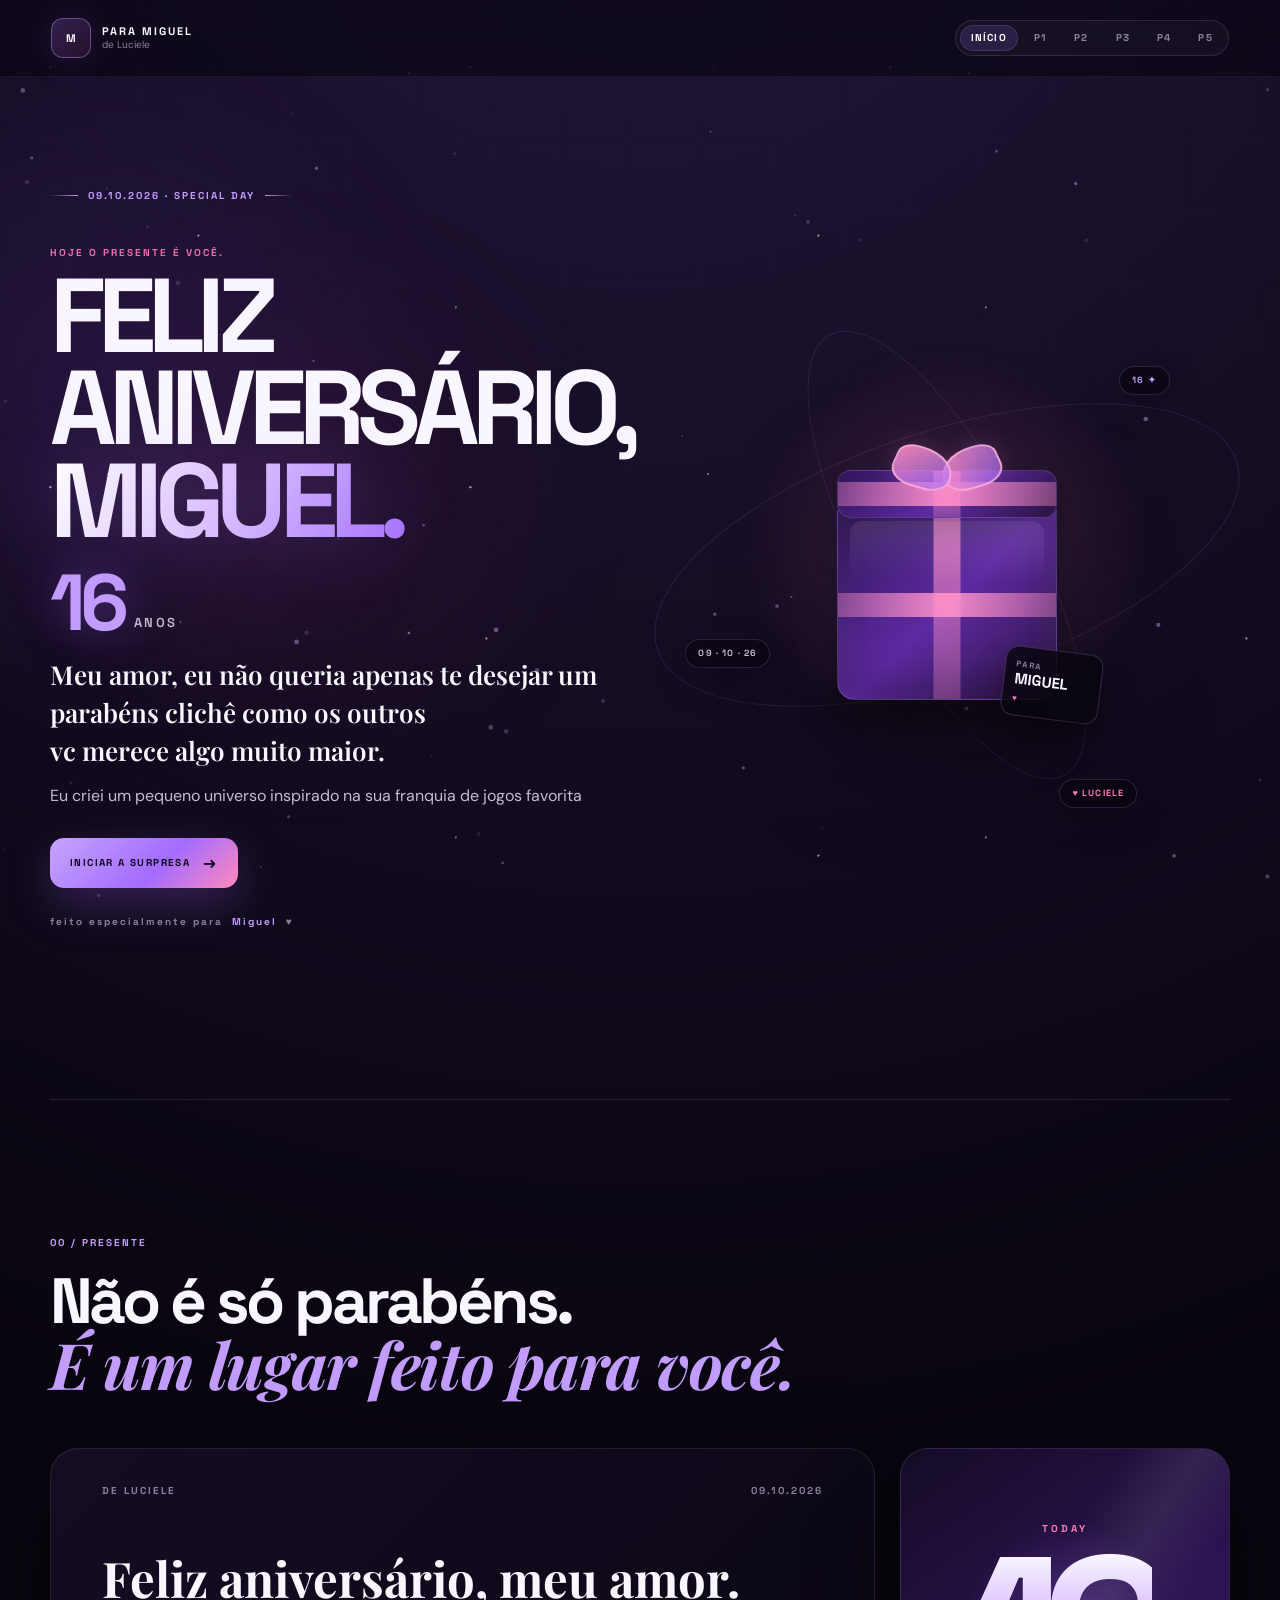
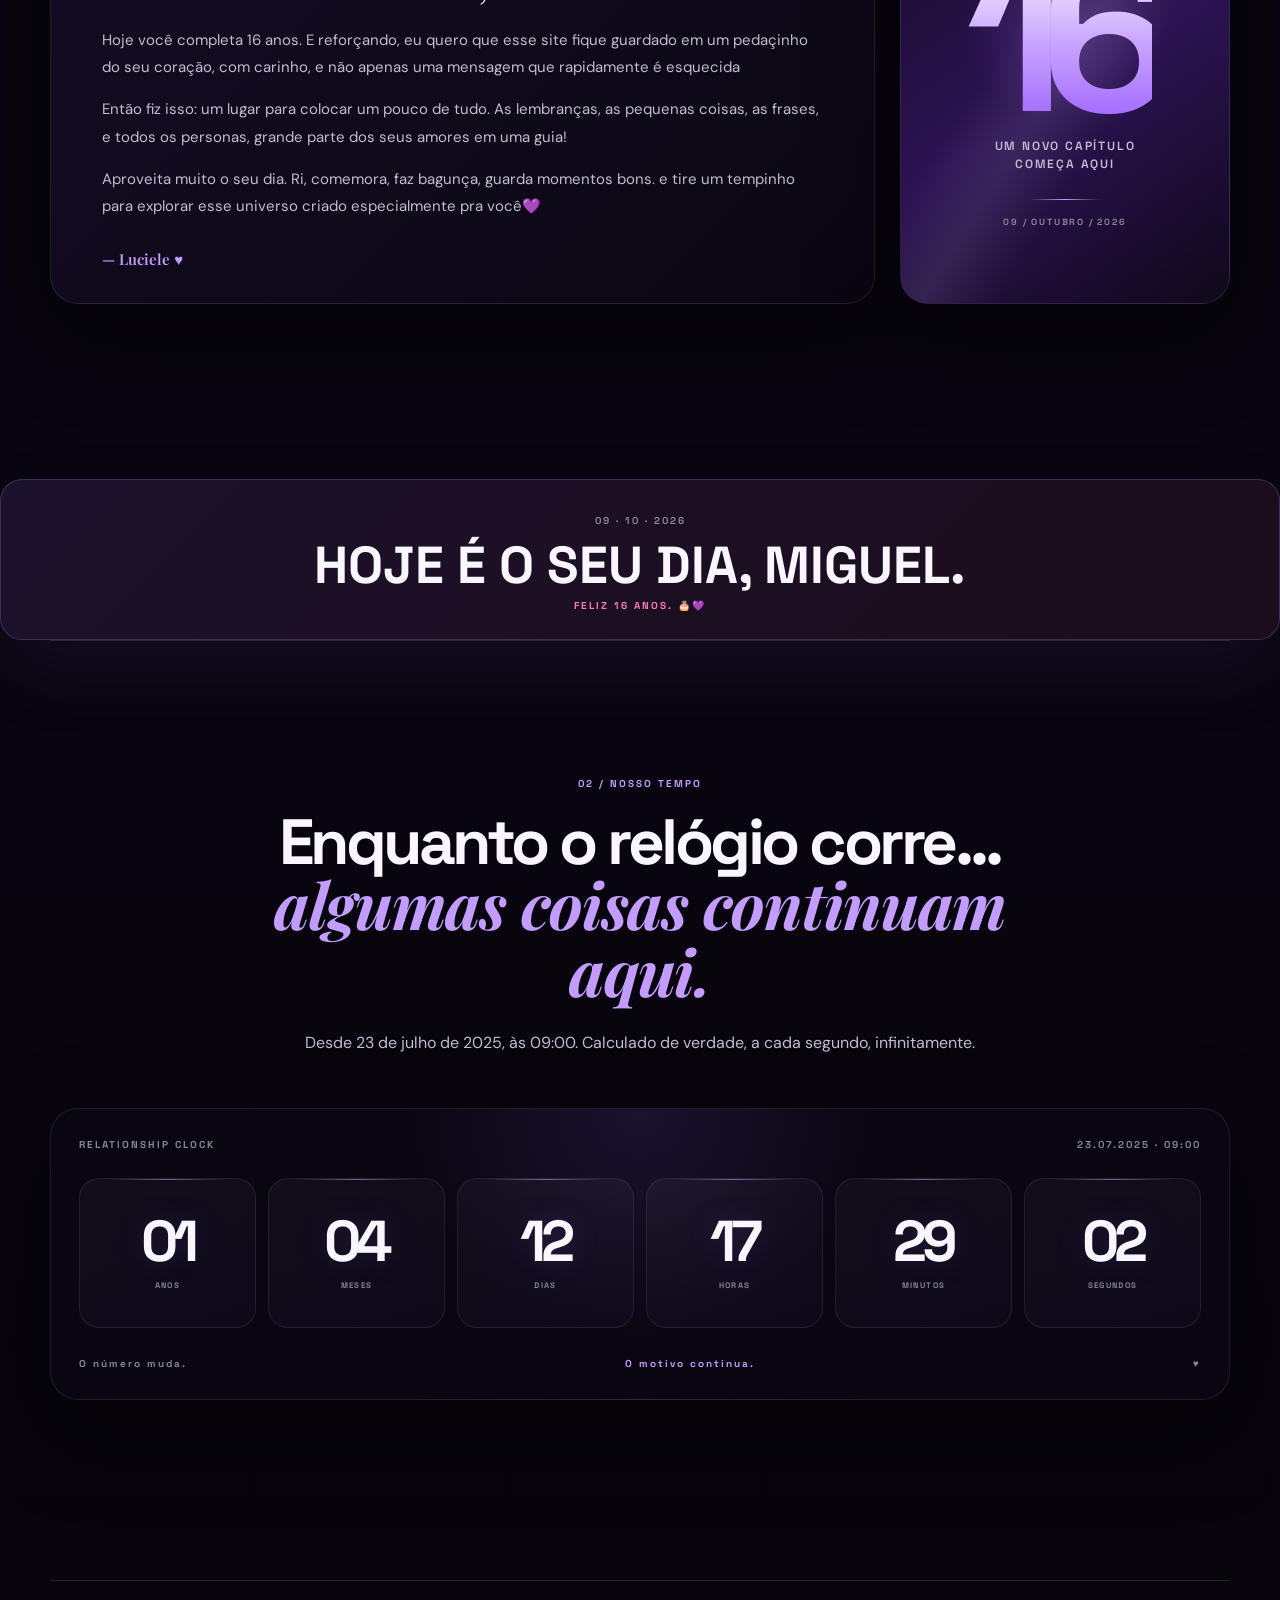
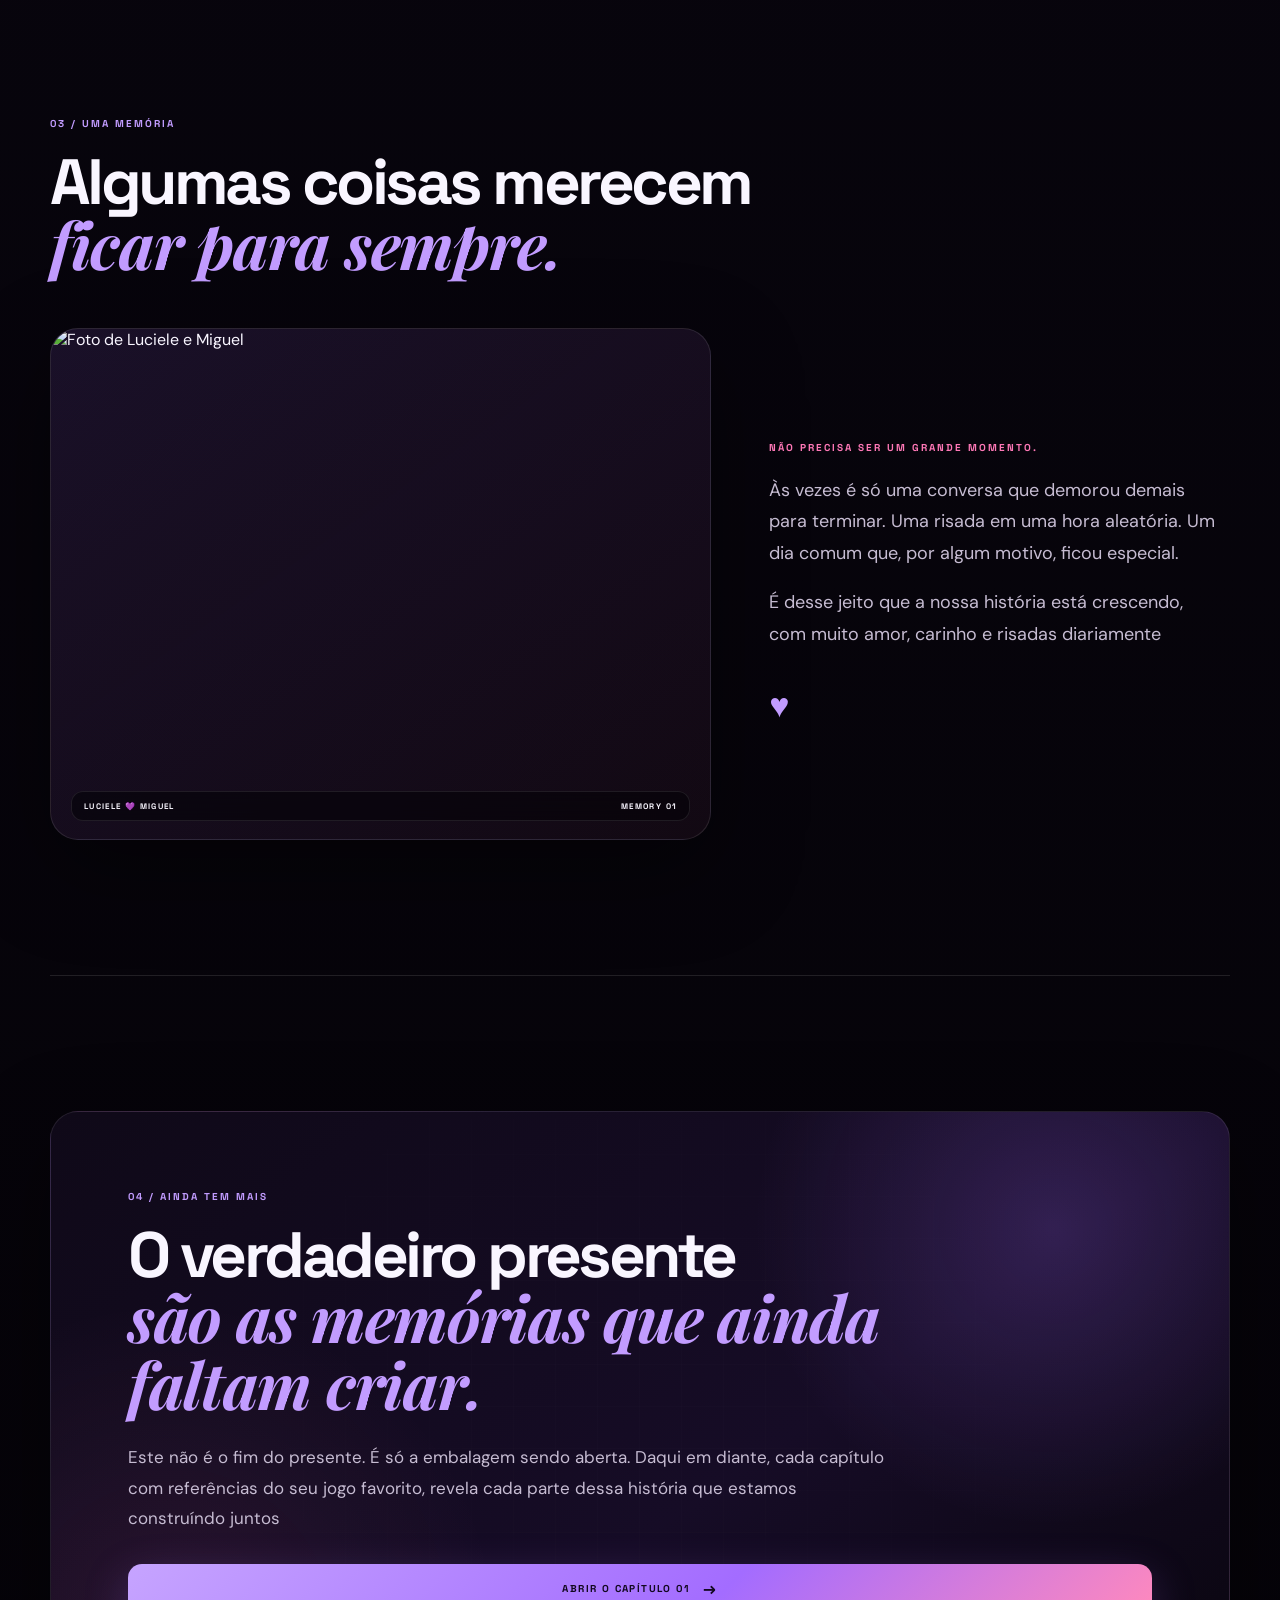
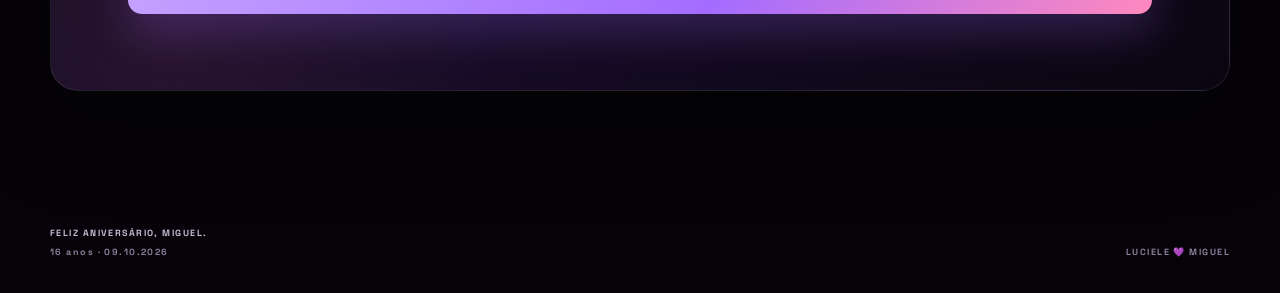
==== entrada.html @ 234aaae4 "Corrige nomes das paginas" ====
<!DOCTYPE html>
<html lang="pt-BR">
<head>
  <meta charset="UTF-8" />
  <meta name="viewport" content="width=device-width, initial-scale=1.0" />
  <meta name="theme-color" content="#0b0614" />
  <meta name="description" content="Um presente de aniversário feito por Luciele para Miguel — 16 anos de uma história que continua sendo escrita." />
  <title>Feliz 16, Miguel — Luciele + Miguel</title>
  <link rel="preconnect" href="https://fonts.googleapis.com" />
  <link rel="preconnect" href="https://fonts.gstatic.com" crossorigin />
  <link href="https://fonts.googleapis.com/css2?family=DM+Sans:wght@400;500;600;700&family=Playfair+Display:wght@600;700;800&family=Space+Grotesk:wght@500;600;700&display=swap" rel="stylesheet" />
  <link rel="stylesheet" href="index.css" />
  <link rel="icon" type="image/png" href="foto.aba.png">
</head>
<body>
  <audio id="bgMusic" src="assets/musica-romantica.mp3" loop preload="auto"></audio>

  <div class="aurora aurora-one"></div>
  <div class="aurora aurora-two"></div>
  <div class="grain"></div>
  <div class="stars" aria-hidden="true"></div>
  <canvas id="particleCanvas" aria-hidden="true"></canvas>
  <div id="confetti" class="confetti-layer" aria-hidden="true"></div>

  <header class="topbar">
    <a href="index.html" class="brand" aria-label="Voltar para o início">
      <span class="brand-mark">M</span>
      <span class="brand-copy">
        <strong>PARA MIGUEL</strong>
        <small>de Luciele</small>
      </span>
    </a>

    <nav class="chapter-nav" aria-label="Capítulos">
      <a class="active" href="index.html">INÍCIO</a>
      <a href="persona1.html">P1</a>
      <a href="persona2.html">P2</a>
      <a href="persona3.html">P3</a>
      <a href="persona4.html">P4</a>
      <a href="persona5.html">P5</a>
    </nav>
  </header>

  <main>
    <section class="hero birthday-hero" id="top">
      <div class="hero-copy reveal">
        <div class="eyebrow"><span></span> 09.10.2026 · SPECIAL DAY <span></span></div>

        <p class="hero-kicker">HOJE O PRESENTE É VOCÊ.</p>

        <h1>
          FELIZ ANIVERSÁRIO,
          <span>MIGUEL.</span>
        </h1>

        <div class="hero-age" aria-label="Miguel faz 16 anos">
          <strong>16</strong>
          <span>anos</span>
        </div>

        <p class="hero-lead">
          Meu amor, eu não queria apenas te desejar um parabéns clichê como os outros
          <br />
          vc merece algo muito maior.
        </p>

        <p class="hero-description">
          Eu criei um pequeno universo inspirado na sua franquia de jogos favorita
        </p>

        <div class="hero-actions">
          <a class="btn btn-primary" href="#birthday">INICIAR A SURPRESA <span>→</span></a>
        </div>

        <div class="signature">
          <span>feito especialmente para</span>
          <strong>Miguel</strong>
          <span>♥</span>
        </div>
      </div>

      <div class="hero-art reveal reveal-delay" aria-hidden="true">
        <div class="orbit orbit-one"></div>
        <div class="orbit orbit-two"></div>
        <div class="birthday-glow"></div>

        <div class="gift-wrap">
          <div class="gift-shadow"></div>
          <div class="gift-lid">
            <span class="ribbon ribbon-horizontal"></span>
            <span class="ribbon ribbon-vertical"></span>
            <span class="bow bow-left"></span>
            <span class="bow bow-right"></span>
          </div>
          <div class="gift-box">
            <span class="ribbon ribbon-horizontal"></span>
            <span class="ribbon ribbon-vertical"></span>
            <span class="box-highlight"></span>
          </div>
          <div class="gift-tag">
            <small>PARA</small>
            <strong>MIGUEL</strong>
            <span>♥</span>
          </div>
        </div>

        <div class="floating-note note-one">16 ✦</div>
        <div class="floating-note note-two">09 · 10 · 26</div>
        <div class="floating-note note-three">♥ LUCIELE</div>
      </div>
    </section>

    <section class="birthday-message section" id="birthday">
      <div class="section-heading reveal">
        <span class="section-index">00 / PRESENTE</span>
        <h2>Não é só parabéns.<br /><em>É um lugar feito para você.</em></h2>
      </div>

      <div class="birthday-grid">
        <article class="letter-card reveal">
          <div class="card-topline">
            <span>DE LUCIELE</span>
            <span>09.10.2026</span>
          </div>
          <p class="letter-title">Feliz aniversário, meu amor.</p>
          <p>
            Hoje você completa 16 anos. E reforçando, eu quero que esse site fique guardado em um pedaçinho
             do seu coração, com carinho, e não apenas uma mensagem que rapidamente é esquecida
          </p>
          <p>
            Então fiz isso: um lugar para colocar um pouco de tudo. As lembranças, as pequenas
            coisas, as frases, e todos os personas, grande parte dos seus amores em uma guia!
          </p>
          <p>
            Aproveita muito o seu dia. Ri, comemora, faz bagunça, guarda momentos bons.
            e tire um tempinho para explorar esse universo criado especialmente pra você💜
          </p>
          <div class="letter-signature">— Luciele ♥</div>
        </article>

        <aside class="birthday-card reveal reveal-delay">
          <div class="card-shine"></div>
          <span class="birthday-label">TODAY</span>
          <strong>16</strong>
          <span>um novo capítulo<br />começa aqui</span>
          <div class="birthday-card-line"></div>
          <small>09 / OUTUBRO / 2026</small>
        </aside>
      </div>
    </section>

      <div id="birthdayToday" class="birthday-today" hidden>
        <span>09 · 10 · 2026</span>
        <strong>HOJE É O SEU DIA, MIGUEL.</strong>
        <p>FELIZ 16 ANOS. 🎂💜</p>
      </div>
    </section>

    <section class="relationship-section section" id="relationship">
      <div class="section-heading centered reveal">
        <span class="section-index">02 / NOSSO TEMPO</span>
        <h2>Enquanto o relógio corre...<br /><em>algumas coisas continuam aqui.</em></h2>
        <p>
          Desde 23 de julho de 2025, às 09:00. Calculado de verdade, a cada segundo,
          infinitamente.
        </p>
      </div>

      <div class="counter-shell reveal">
        <div class="counter-topline">
          <span>RELATIONSHIP CLOCK</span>
          <span>23.07.2025 · 09:00</span>
        </div>

        <div class="relationship-counter" aria-live="polite">
          <div class="counter-card" data-unit="years">
            <span class="counter-value" id="years">00</span>
            <span class="counter-label">ANOS</span>
          </div>
          <div class="counter-card" data-unit="months">
            <span class="counter-value" id="months">00</span>
            <span class="counter-label">MESES</span>
          </div>
          <div class="counter-card" data-unit="days">
            <span class="counter-value" id="days">00</span>
            <span class="counter-label">DIAS</span>
          </div>
          <div class="counter-card" data-unit="hours">
            <span class="counter-value" id="hours">00</span>
            <span class="counter-label">HORAS</span>
          </div>
          <div class="counter-card" data-unit="minutes">
            <span class="counter-value" id="minutes">00</span>
            <span class="counter-label">MINUTOS</span>
          </div>
          <div class="counter-card" data-unit="seconds">
            <span class="counter-value" id="seconds">00</span>
            <span class="counter-label">SEGUNDOS</span>
          </div>
        </div>

        <div class="counter-bottomline">
          <span>O número muda.</span>
          <span>O motivo continua.</span>
          <span>♥</span>
        </div>
      </div>

      <div class="time-text reveal">
        
       
      </div>
    </section>

    <section class="memory-section section">
      <div class="section-heading reveal">
        <span class="section-index">03 / UMA MEMÓRIA</span>
        <h2>Algumas coisas merecem<br /><em>ficar para sempre.</em></h2>
      </div>

      <div class="memory-grid">
        <div class="home-photo reveal">
          <img id="homePhoto" src="home.jpeg" alt="Foto de Luciele e Miguel" />
          <div class="photo-overlay">
            <span>LUCIELE 💜 MIGUEL</span>
            <span>MEMORY 01</span>
          </div>
        </div>

        <div class="memory-copy reveal reveal-delay">
          <span class="memory-kicker">NÃO PRECISA SER UM GRANDE MOMENTO.</span>
          <p>
            Às vezes é só uma conversa que demorou demais para terminar.
            Uma risada em uma hora aleatória. Um dia comum que, por algum motivo,
            ficou especial.
          </p>
          <p>
            É desse jeito que a nossa história está crescendo, com muito amor, carinho e risadas diariamente
          </p>
          <div class="tiny-heart">♥</div>
        </div>
      </div>
    </section>
  </main>

 <section class="future-section section">
      <div class="future-card reveal">
        <div class="future-grid-lines"></div>
        <span class="section-index">04 / AINDA TEM MAIS</span>
        <h2>O verdadeiro presente<br /><em>são as memórias que ainda faltam criar.</em></h2>
        <p>
          Este não é o fim do presente. É só a embalagem sendo aberta.
          Daqui em diante, cada capítulo com referências do seu jogo favorito, revela cada parte dessa história que estamos construíndo juntos
        </p>
        <a href="persona1.html" class="btn btn-primary">ABRIR O CAPÍTULO 01 <span>→</span></a>
      </div>
    </section>

  <footer class="site-footer">
    <div>
      <strong>FELIZ ANIVERSÁRIO, MIGUEL.</strong>
      <span>16 anos · 09.10.2026</span>
    </div>
    <span>LUCIELE 💜 MIGUEL</span>
  </footer>

  <script src="index.js"></script>
</body>
</html>
---- index.css ----
:root {
  --bg: #07040d;
  --bg-soft: #0d0817;
  --panel: rgba(20, 12, 34, 0.74);
  --panel-strong: rgba(18, 10, 30, 0.95);
  --purple: #a36cff;
  --purple-bright: #c29cff;
  --purple-deep: #6735d3;
  --pink: #ff78b7;
  --white: #f9f6ff;
  --muted: #c6bcd2;
  --dim: #8c809c;
  --line: rgba(255, 255, 255, 0.11);
  --shadow: 0 30px 90px rgba(0, 0, 0, 0.42);
  --radius: 28px;
  --ease: cubic-bezier(0.2, 0.8, 0.2, 1);
}

* {
  box-sizing: border-box;
}

html {
  scroll-behavior: smooth;
}

body {
  margin: 0;
  min-height: 100vh;
  overflow-x: hidden;
  color: var(--white);
  background:
    radial-gradient(circle at 50% -5%, rgba(150, 95, 255, 0.18), transparent 32%),
    linear-gradient(180deg, #09050f 0%, #08050e 48%, #050308 100%);
  font-family: "DM Sans", sans-serif;
}

body::before {
  content: "";
  position: fixed;
  inset: 0;
  z-index: -6;
  background:
    linear-gradient(rgba(255, 255, 255, 0.016) 1px, transparent 1px),
    linear-gradient(90deg, rgba(255, 255, 255, 0.016) 1px, transparent 1px);
  background-size: 70px 70px;
  mask-image: linear-gradient(to bottom, black, transparent 94%);
  pointer-events: none;
}

a {
  color: inherit;
  text-decoration: none;
}

button,
a {
  -webkit-tap-highlight-color: transparent;
}

button {
  font: inherit;
}

.aurora,
.stars,
.grain,
#particleCanvas,
.confetti-layer {
  position: fixed;
  inset: 0;
  pointer-events: none;
}

.aurora {
  z-index: -5;
  filter: blur(70px);
  opacity: 0.5;
}

.aurora-one {
  width: 55vw;
  height: 55vw;
  left: -20vw;
  top: 5vh;
  background: radial-gradient(circle, rgba(157, 92, 255, 0.28), transparent 65%);
}

.aurora-two {
  width: 48vw;
  height: 48vw;
  right: -18vw;
  top: 22vh;
  background: radial-gradient(circle, rgba(240, 73, 169, 0.17), transparent 64%);
}

.stars {
  z-index: -4;
  opacity: 0.75;
  background-image:
    radial-gradient(circle at 12% 16%, rgba(255,255,255,0.68) 0 1px, transparent 1.5px),
    radial-gradient(circle at 73% 13%, rgba(203,176,255,0.72) 0 1px, transparent 1.5px),
    radial-gradient(circle at 32% 38%, rgba(255,255,255,0.58) 0 1px, transparent 1.4px),
    radial-gradient(circle at 86% 58%, rgba(255,255,255,0.45) 0 1px, transparent 1.4px),
    radial-gradient(circle at 18% 79%, rgba(220,195,255,0.6) 0 1px, transparent 1.4px),
    radial-gradient(circle at 64% 84%, rgba(255,255,255,0.55) 0 1px, transparent 1.5px);
  background-size: 420px 420px, 560px 560px, 620px 620px, 530px 530px, 600px 600px, 760px 760px;
  animation: starsMove 25s linear infinite;
}

.grain {
  z-index: 20;
  opacity: 0.035;
  background-image: url("data:image/svg+xml,%3Csvg viewBox='0 0 180 180' xmlns='http://www.w3.org/2000/svg'%3E%3Cfilter id='n'%3E%3CfeTurbulence type='fractalNoise' baseFrequency='.95' numOctaves='4' stitchTiles='stitch'/%3E%3C/filter%3E%3Crect width='100%25' height='100%25' filter='url(%23n)' opacity='.35'/%3E%3C/svg%3E");
  mix-blend-mode: soft-light;
}

#particleCanvas {
  z-index: -2;
}

.confetti-layer {
  z-index: 50;
  overflow: hidden;
}

.topbar {
  position: fixed;
  top: 0;
  left: 0;
  right: 0;
  z-index: 30;
  display: flex;
  align-items: center;
  justify-content: space-between;
  gap: 24px;
  padding: 18px clamp(18px, 4vw, 58px);
  border-bottom: 1px solid rgba(255,255,255,0.06);
  background: rgba(7, 4, 13, 0.54);
  backdrop-filter: blur(18px);
}

.brand {
  display: flex;
  align-items: center;
  gap: 11px;
}

.brand-mark {
  display: grid;
  width: 40px;
  height: 40px;
  place-items: center;
  border: 1px solid rgba(194,156,255,0.4);
  border-radius: 12px;
  background: linear-gradient(135deg, rgba(163,108,255,0.24), rgba(255,120,183,0.1));
  box-shadow: 0 0 35px rgba(163,108,255,0.16);
  font-family: "Space Grotesk", sans-serif;
  font-size: 11px;
  font-weight: 700;
  letter-spacing: 0.08em;
}

.brand-copy {
  display: grid;
  gap: 1px;
}

.brand-copy strong {
  font: 700 11px/1 "Space Grotesk", sans-serif;
  letter-spacing: 0.18em;
}

.brand-copy small {
  color: var(--dim);
  font-size: 10px;
}

.chapter-nav {
  display: flex;
  align-items: center;
  gap: 5px;
  padding: 4px;
  border: 1px solid var(--line);
  border-radius: 999px;
  background: rgba(255,255,255,0.03);
}

.chapter-nav a {
  padding: 8px 11px;
  border-radius: 999px;
  color: var(--dim);
  font: 700 10px/1 "Space Grotesk", sans-serif;
  letter-spacing: 0.12em;
  transition: 0.25s var(--ease);
}

.chapter-nav a:hover,
.chapter-nav a.active {
  color: #fff;
  background: rgba(163,108,255,0.16);
  box-shadow: inset 0 0 0 1px rgba(194,156,255,0.16);
}

.music-toggle {
  position: fixed;
  right: 20px;
  bottom: 20px;
  z-index: 40;
  display: inline-flex;
  align-items: center;
  gap: 9px;
  padding: 11px 14px;
  border: 1px solid rgba(194,156,255,0.25);
  border-radius: 999px;
  color: var(--white);
  background: rgba(10, 6, 17, 0.72);
  backdrop-filter: blur(14px);
  cursor: pointer;
  box-shadow: 0 15px 40px rgba(0,0,0,0.35);
}

.music-toggle .music-icon {
  display: grid;
  width: 20px;
  height: 20px;
  place-items: center;
  border-radius: 50%;
  background: rgba(163,108,255,0.16);
}

.music-toggle.is-playing .music-icon {
  animation: pulseMusic 1.15s ease-in-out infinite;
}

#musicLabel {
  font: 700 9px/1 "Space Grotesk", sans-serif;
  letter-spacing: 0.14em;
}

.section,
.hero {
  position: relative;
  width: min(1180px, calc(100% - 40px));
  margin: 0 auto;
}

.hero {
  min-height: 980px;
  display: grid;
  grid-template-columns: 1.02fr 0.98fr;
  align-items: center;
  gap: 40px;
  padding-top: 130px;
  padding-bottom: 120px;
}

.hero-copy {
  position: relative;
  z-index: 2;
  padding: 50px 0;
}

.eyebrow,
.hero-kicker,
.section-index,
.memory-kicker,
.final-label,
.counter-topline,
.counter-bottomline,
.card-topline,
.signature {
  font: 700 10px/1.5 "Space Grotesk", sans-serif;
  letter-spacing: 0.2em;
}

.eyebrow {
  display: inline-flex;
  align-items: center;
  gap: 10px;
  color: var(--purple-bright);
}

.eyebrow span {
  width: 28px;
  height: 1px;
  background: linear-gradient(90deg, transparent, var(--purple-bright));
}

.eyebrow span:last-child {
  background: linear-gradient(90deg, var(--purple-bright), transparent);
}

.hero-kicker {
  margin: 42px 0 10px;
  color: var(--pink);
  opacity: 0.9;
}

h1,
h2,
p {
  margin-top: 0;
}

h1 {
  max-width: 760px;
  margin-bottom: 20px;
  font-family: "Space Grotesk", sans-serif;
  font-size: clamp(52px, 8.2vw, 105px);
  line-height: 0.88;
  letter-spacing: -0.075em;
  font-weight: 700;
}

h1 span {
  display: block;
  color: transparent;
  background: linear-gradient(120deg, #fff 0%, #d4b7ff 35%, #a36cff 66%, #ff8bbf 100%);
  background-clip: text;
  -webkit-background-clip: text;
  filter: drop-shadow(0 0 36px rgba(163,108,255,0.24));
}

.hero-age {
  display: inline-flex;
  align-items: flex-end;
  gap: 10px;
  margin: 2px 0 20px;
  color: var(--purple-bright);
}

.hero-age strong {
  font: 800 clamp(45px, 6.2vw, 84px)/0.85 "Space Grotesk", sans-serif;
  letter-spacing: -0.07em;
  text-shadow: 0 0 45px rgba(163,108,255,0.4);
}

.hero-age span {
  padding-bottom: 7px;
  color: var(--muted);
  font: 600 13px/1 "Space Grotesk", sans-serif;
  letter-spacing: 0.18em;
  text-transform: uppercase;
}

.hero-lead {
  margin-bottom: 12px;
  color: var(--white);
  font: 600 clamp(18px, 2.1vw, 26px)/1.45 "Playfair Display", serif;
}

.hero-description {
  max-width: 600px;
  margin-bottom: 28px;
  color: var(--muted);
  font-size: 16px;
  line-height: 1.8;
}

.hero-actions {
  display: flex;
  flex-wrap: wrap;
  gap: 12px;
}

.btn {
  display: inline-flex;
  align-items: center;
  justify-content: center;
  gap: 13px;
  min-height: 50px;
  padding: 0 20px;
  border-radius: 14px;
  font: 700 10px/1 "Space Grotesk", sans-serif;
  letter-spacing: 0.14em;
  transition: 0.3s var(--ease);
}

.btn span {
  font-size: 16px;
  line-height: 0;
}

.btn-primary {
  color: #12081f;
  background: linear-gradient(135deg, #c6a4ff, #a36cff 58%, #ff89bd);
  box-shadow: 0 16px 45px rgba(163,108,255,0.26);
}

.btn-primary:hover {
  transform: translateY(-3px);
  box-shadow: 0 22px 55px rgba(163,108,255,0.38);
}

.btn-ghost {
  color: var(--white);
  border: 1px solid rgba(255,255,255,0.11);
  background: rgba(255,255,255,0.035);
}

.btn-ghost:hover {
  transform: translateY(-3px);
  border-color: rgba(194,156,255,0.34);
  background: rgba(163,108,255,0.08);
}

.signature {
  display: flex;
  align-items: center;
  gap: 9px;
  margin-top: 26px;
  color: var(--dim);
}

.signature strong {
  color: var(--purple-bright);
}

.hero-art {
  position: relative;
  min-height: 650px;
  display: grid;
  place-items: center;
}

.birthday-glow {
  position: absolute;
  width: 430px;
  height: 430px;
  border-radius: 50%;
  background: radial-gradient(circle, rgba(163,108,255,0.24), rgba(255,120,183,0.07) 44%, transparent 68%);
  filter: blur(10px);
}

.orbit {
  position: absolute;
  border: 1px solid rgba(194,156,255,0.12);
  border-radius: 50%;
  transform: rotate(-18deg);
}

.orbit-one {
  width: 610px;
  height: 250px;
}

.orbit-two {
  width: 500px;
  height: 170px;
  transform: rotate(62deg);
}

.gift-wrap {
  position: relative;
  width: 300px;
  height: 330px;
  transform: translateY(15px);
  filter: drop-shadow(0 35px 55px rgba(0,0,0,0.42));
}

.gift-shadow {
  position: absolute;
  left: 15px;
  right: 15px;
  bottom: 9px;
  height: 40px;
  border-radius: 50%;
  background: rgba(0,0,0,0.45);
  filter: blur(18px);
}

.gift-box,
.gift-lid {
  position: absolute;
  left: 40px;
  width: 220px;
  background: linear-gradient(135deg, #2f1557, #5e2aa2 50%, #2a133f);
  border: 1px solid rgba(255,255,255,0.12);
}

.gift-box {
  bottom: 35px;
  height: 190px;
  border-radius: 0 0 18px 18px;
  overflow: hidden;
  box-shadow: inset 0 15px 38px rgba(255,255,255,0.06), inset 0 -25px 30px rgba(0,0,0,0.16);
}

.gift-lid {
  top: 73px;
  height: 48px;
  border-radius: 14px;
  z-index: 3;
  transform: translateY(-8px);
  box-shadow: 0 12px 23px rgba(0,0,0,0.2);
}

.ribbon-horizontal {
  position: absolute;
  left: 0;
  right: 0;
  top: 50%;
  height: 24px;
  transform: translateY(-50%);
  background: linear-gradient(90deg, rgba(255,145,202,0.35), rgba(255,145,202,0.92), rgba(255,145,202,0.35));
}

.ribbon-vertical {
  position: absolute;
  top: 0;
  bottom: 0;
  left: 50%;
  width: 27px;
  transform: translateX(-50%);
  background: linear-gradient(180deg, rgba(255,145,202,0.72), rgba(255,145,202,0.28));
}

.box-highlight {
  position: absolute;
  inset: 10px 12px auto;
  height: 60px;
  border-radius: 12px;
  background: linear-gradient(180deg, rgba(255,255,255,0.1), transparent);
}

.bow {
  position: absolute;
  width: 60px;
  height: 42px;
  top: -24px;
  border: 2px solid rgba(255,182,218,0.72);
  background: linear-gradient(135deg, rgba(255,142,195,0.9), rgba(163,108,255,0.68));
  box-shadow: 0 0 22px rgba(255,120,183,0.18);
}

.bow-left {
  left: 103px;
  transform: rotate(-25deg) skewY(9deg);
  border-radius: 80% 35% 55% 45%;
}

.bow-right {
  right: 103px;
  transform: rotate(25deg) skewY(-9deg);
  border-radius: 35% 80% 45% 55%;
}

.gift-tag {
  position: absolute;
  right: -4px;
  bottom: 15px;
  display: grid;
  gap: 3px;
  width: 98px;
  padding: 13px 10px;
  transform: rotate(7deg);
  border: 1px solid rgba(194,156,255,0.22);
  border-radius: 13px;
  background: rgba(10,6,16,0.86);
  box-shadow: 0 18px 32px rgba(0,0,0,0.32);
}

.gift-tag small,
.gift-tag span {
  color: var(--dim);
  font: 700 8px/1 "Space Grotesk", sans-serif;
  letter-spacing: 0.17em;
}

.gift-tag strong {
  color: var(--white);
  font: 800 15px/1.1 "Space Grotesk", sans-serif;
}

.gift-tag span {
  color: var(--pink);
  margin-top: 3px;
}

.floating-note {
  position: absolute;
  padding: 9px 12px;
  border: 1px solid rgba(194,156,255,0.18);
  border-radius: 999px;
  color: var(--muted);
  background: rgba(9,5,15,0.68);
  backdrop-filter: blur(12px);
  box-shadow: 0 12px 35px rgba(0,0,0,0.22);
  font: 700 9px/1 "Space Grotesk", sans-serif;
  letter-spacing: 0.13em;
}

.note-one {
  top: 21%;
  right: 9%;
  color: var(--purple-bright);
  animation: floatNote 4.4s ease-in-out infinite;
}

.note-two {
  top: 63%;
  left: 2%;
  animation: floatNote 5.2s 0.6s ease-in-out infinite;
}

.note-three {
  bottom: 11%;
  right: 15%;
  color: var(--pink);
  animation: floatNote 4.9s 1s ease-in-out infinite;
}

.section {
  padding: 135px 0;
}

.section-heading {
  max-width: 840px;
}

.section-heading.centered {
  margin-inline: auto;
  text-align: center;
}

.section-index {
  display: block;
  margin-bottom: 20px;
  color: var(--purple-bright);
}

.section-heading h2,
.future-card h2,
.home-final h2 {
  margin-bottom: 22px;
  font-family: "Space Grotesk", sans-serif;
  font-weight: 700;
  letter-spacing: -0.055em;
  line-height: 0.98;
  font-size: clamp(38px, 5vw, 68px);
}

.section-heading h2 em,
.future-card h2 em,
.home-final h2 em {
  color: var(--purple-bright);
  font-family: "Playfair Display", serif;
  font-weight: 700;
  letter-spacing: -0.02em;
}

.section-heading p {
  max-width: 720px;
  margin-bottom: 0;
  color: var(--muted);
  line-height: 1.8;
}

.section-heading.centered p {
  margin-inline: auto;
}

.birthday-message {
  border-top: 1px solid var(--line);
}

.birthday-grid {
  display: grid;
  grid-template-columns: minmax(0, 1.5fr) minmax(260px, 0.6fr);
  gap: 25px;
  margin-top: 48px;
}

.letter-card,
.birthday-card,
.counter-shell,
.future-card {
  position: relative;
  overflow: hidden;
  border: 1px solid rgba(255,255,255,0.09);
  border-radius: var(--radius);
  background: linear-gradient(135deg, rgba(24,14,40,0.86), rgba(11,7,18,0.75));
  box-shadow: var(--shadow);
}

.letter-card {
  min-height: 440px;
  padding: 34px clamp(24px, 4vw, 52px);
}

.card-topline,
.counter-topline,
.counter-bottomline {
  display: flex;
  justify-content: space-between;
  gap: 15px;
  color: var(--dim);
}

.letter-title {
  margin: 55px 0 25px;
  color: var(--white);
  font: 700 clamp(31px, 4vw, 49px)/1 "Playfair Display", serif;
}

.letter-card p:not(.letter-title) {
  max-width: 720px;
  color: var(--muted);
  font-size: 15px;
  line-height: 1.82;
}

.letter-signature {
  margin-top: 28px;
  color: var(--purple-bright);
  font: 600 15px "Playfair Display", serif;
}

.birthday-card {
  min-height: 440px;
  display: flex;
  flex-direction: column;
  justify-content: center;
  align-items: center;
  text-align: center;
  isolation: isolate;
  background:
    radial-gradient(circle at 50% 38%, rgba(163,108,255,0.25), transparent 31%),
    linear-gradient(145deg, #150b25, #2c1454 52%, #0f0819);
}

.card-shine {
  position: absolute;
  inset: -35% -20%;
  z-index: -1;
  background: linear-gradient(110deg, transparent 40%, rgba(255,255,255,0.08), transparent 59%);
  transform: rotate(12deg);
  animation: cardShine 5.4s linear infinite;
}

.birthday-label {
  color: var(--pink);
  font: 700 10px/1 "Space Grotesk", sans-serif;
  letter-spacing: 0.3em;
}

.birthday-card > strong {
  margin-top: 10px;
  color: transparent;
  background: linear-gradient(180deg, #fff, #c7a2ff 56%, #9d64ff);
  background-clip: text;
  -webkit-background-clip: text;
  font: 800 clamp(140px, 18vw, 220px)/0.83 "Space Grotesk", sans-serif;
  letter-spacing: -0.11em;
  transform: translateX(-6px);
}

.birthday-card > span:not(.birthday-label) {
  margin-top: 10px;
  color: var(--muted);
  font: 600 12px/1.5 "Space Grotesk", sans-serif;
  letter-spacing: 0.15em;
  text-transform: uppercase;
}

.birthday-card-line {
  width: 70px;
  height: 1px;
  margin: 26px auto 18px;
  background: linear-gradient(90deg, transparent, var(--purple-bright), transparent);
}

.birthday-card small {
  color: var(--dim);
  font: 700 9px/1 "Space Grotesk", sans-serif;
  letter-spacing: 0.2em;
}

.countdown-section {
  overflow: hidden;
}

.birthday-countdown {
  display: grid;
  grid-template-columns: minmax(100px, 1fr) auto minmax(100px, 1fr) auto minmax(100px, 1fr) auto minmax(100px, 1fr);
  align-items: center;
  gap: 11px;
  margin-top: 48px;
}

.birthday-count-card {
  padding: 26px 15px 22px;
  border: 1px solid rgba(194,156,255,0.13);
  border-radius: 22px;
  background: rgba(163,108,255,0.06);
  text-align: center;
  box-shadow: inset 0 1px rgba(255,255,255,0.05);
}

.birthday-count-card span {
  display: block;
  color: var(--white);
  font: 800 clamp(34px, 5vw, 64px)/0.95 "Space Grotesk", sans-serif;
  letter-spacing: -0.07em;
}

.birthday-count-card small {
  display: block;
  margin-top: 9px;
  color: var(--dim);
  font: 700 8px/1 "Space Grotesk", sans-serif;
  letter-spacing: 0.16em;
}

.count-separator {
  color: var(--purple-bright);
  opacity: 0.72;
  font: 700 30px/1 "Space Grotesk", sans-serif;
  transform: translateY(-10px);
}

.birthday-today {
  margin: 40px auto 0;
  padding: 28px;
  border: 1px solid rgba(194,156,255,0.22);
  border-radius: 22px;
  background: linear-gradient(135deg, rgba(163,108,255,0.12), rgba(255,120,183,0.08));
  text-align: center;
  box-shadow: 0 30px 80px rgba(163,108,255,0.08);
}

.birthday-today span,
.birthday-today p {
  color: var(--dim);
  font: 700 10px/1 "Space Grotesk", sans-serif;
  letter-spacing: 0.2em;
}

.birthday-today strong {
  display: block;
  margin: 10px 0;
  color: var(--white);
  font: 800 clamp(28px, 5vw, 52px)/1 "Space Grotesk", sans-serif;
}

.birthday-today p {
  margin-bottom: 0;
  color: var(--pink);
}

.relationship-section {
  border-top: 1px solid var(--line);
}

.counter-shell {
  margin-top: 50px;
  padding: 28px;
  background:
    radial-gradient(circle at 50% 0%, rgba(163,108,255,0.12), transparent 35%),
    rgba(11,7,19,0.88);
}

.relationship-counter {
  display: grid;
  grid-template-columns: repeat(6, minmax(0, 1fr));
  gap: 12px;
  margin: 26px 0;
}

.counter-card {
  position: relative;
  min-height: 150px;
  display: flex;
  flex-direction: column;
  justify-content: center;
  align-items: center;
  gap: 13px;
  padding: 20px 10px;
  overflow: hidden;
  border: 1px solid rgba(255,255,255,0.08);
  border-radius: 20px;
  background: linear-gradient(160deg, rgba(255,255,255,0.035), rgba(163,108,255,0.035));
}

.counter-card::before {
  content: "";
  position: absolute;
  top: 0;
  left: 15%;
  right: 15%;
  height: 1px;
  background: linear-gradient(90deg, transparent, rgba(194,156,255,0.55), transparent);
}

.counter-value {
  display: inline-block;
  color: var(--white);
  font: 800 clamp(38px, 4.5vw, 70px)/0.9 "Space Grotesk", sans-serif;
  letter-spacing: -0.08em;
  text-shadow: 0 0 30px rgba(163,108,255,0.17);
}

.counter-label {
  color: var(--dim);
  font: 700 8px/1 "Space Grotesk", sans-serif;
  letter-spacing: 0.17em;
}

.counter-bottomline {
  align-items: center;
  padding-top: 2px;
}

.counter-bottomline span:nth-child(2) {
  color: var(--purple-bright);
}

.time-text {
  display: grid;
  grid-template-columns: auto minmax(0, 700px);
  gap: 18px;
  align-items: start;
  max-width: 900px;
  margin: 45px auto 0;
}

.time-marker {
  display: grid;
  width: 42px;
  height: 42px;
  place-items: center;
  border: 1px solid rgba(194,156,255,0.22);
  border-radius: 50%;
  color: var(--pink);
  background: rgba(163,108,255,0.08);
}

.time-text span {
  display: block;
  margin-bottom: 10px;
  color: var(--purple-bright);
  font: 700 10px/1 "Space Grotesk", sans-serif;
  letter-spacing: 0.18em;
}

.time-text p {
  margin-bottom: 0;
  color: var(--muted);
  font-size: 16px;
  line-height: 1.8;
}

.memory-section {
  border-top: 1px solid var(--line);
}

.memory-grid {
  display: grid;
  grid-template-columns: 1.15fr 0.85fr;
  gap: 30px;
  align-items: stretch;
  margin-top: 48px;
}

.home-photo {
  position: relative;
  min-height: 510px;
  overflow: hidden;
  border: 1px solid rgba(255,255,255,0.1);
  border-radius: 28px;
  background: linear-gradient(145deg, rgba(163,108,255,0.12), rgba(255,120,183,0.05));
  box-shadow: var(--shadow);
}

.home-photo img {
  width: 100%;
  height: 100%;
  min-height: 510px;
  display: block;
  object-fit: cover;
  transition: transform 0.8s var(--ease), opacity 0.3s ease;
}

.home-photo:hover img {
  transform: scale(1.045);
}

.photo-placeholder {
  position: absolute;
  inset: 0;
  display: grid;
  place-content: center;
  justify-items: center;
  gap: 10px;
  padding: 30px;
  text-align: center;
  background:
    radial-gradient(circle at 50% 45%, rgba(163,108,255,0.22), transparent 37%),
    linear-gradient(145deg, #180c28, #0b0711);
}

.photo-placeholder span {
  color: var(--pink);
  font-size: 40px;
  animation: heartbeat 1.7s ease-in-out infinite;
}

.photo-placeholder strong {
  font: 700 13px/1 "Space Grotesk", sans-serif;
  letter-spacing: 0.18em;
}

.photo-placeholder small {
  color: var(--dim);
  line-height: 1.6;
}

.photo-placeholder code {
  color: var(--purple-bright);
  font-family: "Space Grotesk", sans-serif;
}

.photo-overlay {
  position: absolute;
  left: 20px;
  right: 20px;
  bottom: 18px;
  display: flex;
  justify-content: space-between;
  gap: 12px;
  padding: 10px 12px;
  border: 1px solid rgba(255,255,255,0.09);
  border-radius: 12px;
  background: rgba(5,3,8,0.58);
  backdrop-filter: blur(12px);
  font: 700 8px/1 "Space Grotesk", sans-serif;
  letter-spacing: 0.17em;
}

.memory-copy {
  display: flex;
  flex-direction: column;
  justify-content: center;
  padding: 16px 12px 16px 28px;
}

.memory-kicker {
  margin-bottom: 20px;
  color: var(--pink);
}

.memory-copy p {
  color: var(--muted);
  font-size: 18px;
  line-height: 1.75;
}

.tiny-heart {
  margin-top: 15px;
  color: var(--purple-bright);
  font-size: 34px;
}

.future-section {
  border-top: 1px solid var(--line);
}

.future-card {
  min-height: 470px;
  display: flex;
  flex-direction: column;
  justify-content: center;
  padding: clamp(30px, 6vw, 80px);
  isolation: isolate;
  background:
    radial-gradient(circle at 85% 20%, rgba(163,108,255,0.2), transparent 27%),
    radial-gradient(circle at 10% 90%, rgba(255,120,183,0.09), transparent 28%),
    linear-gradient(145deg, #0f0918, #160c26 60%, #0a0610);
}

.future-grid-lines {
  position: absolute;
  inset: 0;
  z-index: -1;
  opacity: 0.32;
  background:
    linear-gradient(rgba(255,255,255,0.03) 1px, transparent 1px),
    linear-gradient(90deg, rgba(255,255,255,0.03) 1px, transparent 1px);
  background-size: 42px 42px;
  mask-image: radial-gradient(circle at center, black 15%, transparent 85%);
}

.future-card h2 {
  max-width: 850px;
}

.future-card p {
  max-width: 760px;
  margin-bottom: 30px;
  color: var(--muted);
  font-size: 17px;
  line-height: 1.8;
}

.home-final {
  min-height: 680px;
  display: flex;
  flex-direction: column;
  align-items: center;
  justify-content: center;
  text-align: center;
}

.final-symbol {
  display: grid;
  width: 74px;
  height: 74px;
  place-items: center;
  margin-bottom: 30px;
  border: 1px solid rgba(194,156,255,0.25);
  border-radius: 50%;
  color: var(--pink);
  background: rgba(163,108,255,0.08);
  box-shadow: 0 0 70px rgba(163,108,255,0.12);
  font-size: 27px;
  animation: heartbeat 2.1s ease-in-out infinite;
}

.final-label {
  margin-bottom: 19px;
  color: var(--dim);
}

.home-final h2 {
  margin-bottom: 21px;
}

.home-final p {
  max-width: 640px;
  margin-bottom: 32px;
  color: var(--muted);
  font-size: 17px;
  line-height: 1.8;
}

.final-start {
  display: inline-flex;
  align-items: center;
  gap: 13px;
  padding-bottom: 9px;
  border-bottom: 1px solid rgba(194,156,255,0.45);
  color: var(--purple-bright);
  font: 700 11px/1 "Space Grotesk", sans-serif;
  letter-spacing: 0.16em;
  transition: 0.25s var(--ease);
}

.final-start:hover {
  gap: 19px;
  color: #fff;
}

.site-footer {
  display: flex;
  align-items: flex-end;
  justify-content: space-between;
  gap: 20px;
  width: min(1180px, calc(100% - 40px));
  margin: 0 auto;
  padding: 0 0 34px;
  color: var(--dim);
  font: 700 9px/1.6 "Space Grotesk", sans-serif;
  letter-spacing: 0.16em;
}

.site-footer div {
  display: grid;
  gap: 4px;
}

.site-footer strong {
  color: var(--muted);
}

.reveal {
  opacity: 0;
  transform: translateY(26px);
  transition: opacity 0.75s var(--ease), transform 0.75s var(--ease);
}

.reveal-delay {
  transition-delay: 0.15s;
}

.reveal.visible {
  opacity: 1;
  transform: translateY(0);
}

.counter-value.tick-second {
  animation: tickSecond 0.32s var(--ease);
}

.counter-value.tick-minute {
  animation: tickMinute 0.42s var(--ease);
}

.counter-value.tick-hour {
  animation: tickHour 0.46s var(--ease);
}

.counter-value.tick-month {
  animation: tickMonth 0.6s var(--ease);
}

.counter-value.tick-year {
  animation: tickYear 0.9s var(--ease);
}

.birth-tick {
  animation: birthTick 0.42s var(--ease);
}

.confetti-piece {
  position: absolute;
  top: -30px;
  width: 8px;
  height: 15px;
  border-radius: 2px;
  opacity: 0;
  transform: rotate(0deg);
  animation: confettiFall var(--duration) linear forwards;
}

@keyframes starsMove {
  from { transform: translate3d(0,0,0); }
  to { transform: translate3d(-45px,30px,0); }
}

@keyframes floatNote {
  0%, 100% { transform: translateY(0); }
  50% { transform: translateY(-12px); }
}

@keyframes pulseMusic {
  0%, 100% { box-shadow: 0 0 0 0 rgba(163,108,255,0.25); }
  50% { box-shadow: 0 0 0 8px rgba(163,108,255,0); }
}

@keyframes cardShine {
  from { transform: translateX(-55%) rotate(12deg); }
  to { transform: translateX(55%) rotate(12deg); }
}

@keyframes heartbeat {
  0%, 100% { transform: scale(1); }
  8% { transform: scale(1.11); }
  16% { transform: scale(1); }
  24% { transform: scale(1.08); }
  34% { transform: scale(1); }
}

@keyframes tickSecond {
  0% { opacity: 0.25; filter: blur(5px); transform: translateY(-10px); }
  100% { opacity: 1; filter: blur(0); transform: translateY(0); }
}

@keyframes tickMinute {
  0% { opacity: 0; transform: scale(0.64); }
  60% { transform: scale(1.08); }
  100% { opacity: 1; transform: scale(1); }
}

@keyframes tickHour {
  0% { opacity: 0; transform: translateX(-13px) scale(0.97); }
  70% { transform: translateX(3px); }
  100% { opacity: 1; transform: translateX(0); }
}

@keyframes tickMonth {
  0% { opacity: 0; transform: rotate(-7deg) scale(0.76); text-shadow: 0 0 0 rgba(163,108,255,0); }
  55% { opacity: 1; transform: rotate(2deg) scale(1.08); text-shadow: 0 0 32px rgba(163,108,255,0.6); }
  100% { transform: rotate(0) scale(1); }
}

@keyframes tickYear {
  0% { opacity: 0; transform: scale(0.62); filter: blur(9px); text-shadow: 0 0 0 rgba(194,156,255,0); }
  45% { opacity: 1; transform: scale(1.16); filter: blur(0); text-shadow: 0 0 50px rgba(194,156,255,0.7); }
  100% { transform: scale(1); text-shadow: 0 0 30px rgba(163,108,255,0.17); }
}

@keyframes birthTick {
  0% { transform: translateY(3px); opacity: 0.4; }
  100% { transform: translateY(0); opacity: 1; }
}

@keyframes confettiFall {
  0% { opacity: 1; transform: translateY(-20px) rotate(0deg); }
  100% { opacity: 0; transform: translateY(110vh) rotate(720deg) translateX(var(--drift)); }
}

@media (max-width: 980px) {
  .hero {
    grid-template-columns: 1fr;
    min-height: auto;
    padding-top: 150px;
  }

  .hero-art {
    min-height: 540px;
    margin-top: -40px;
  }

  .birthday-grid,
  .memory-grid {
    grid-template-columns: 1fr;
  }

  .birthday-card {
    min-height: 360px;
  }

  .birthday-card > strong {
    font-size: 160px;
  }

  .relationship-counter {
    grid-template-columns: repeat(3, minmax(0, 1fr));
  }

  .memory-copy {
    padding: 10px 2px 10px;
  }
}

@media (max-width: 700px) {
  .topbar {
    padding: 13px 14px;
  }

  .brand-copy {
    display: none;
  }

  .chapter-nav {
    width: 100%;
    justify-content: center;
    overflow-x: auto;
  }

  .chapter-nav a {
    flex: 0 0 auto;
    padding: 8px 9px;
  }

  .music-toggle {
    right: 12px;
    bottom: 12px;
  }

  .section,
  .hero {
    width: min(100% - 28px, 1180px);
  }

  .hero {
    padding-top: 125px;
    padding-bottom: 70px;
  }

  .hero-copy {
    padding-top: 20px;
  }

  h1 {
    font-size: clamp(45px, 14vw, 78px);
  }

  .hero-lead br {
    display: none;
  }

  .hero-art {
    min-height: 450px;
  }

  .gift-wrap {
    transform: scale(0.83) translateY(15px);
  }

  .orbit-one {
    width: 430px;
    height: 190px;
  }

  .orbit-two {
    width: 350px;
  }

  .note-one { right: 2%; }
  .note-two { left: 0; }
  .note-three { right: 4%; }

  .section {
    padding: 92px 0;
  }

  .section-heading h2,
  .future-card h2,
  .home-final h2 {
    font-size: clamp(35px, 11vw, 54px);
  }

  .birthday-grid {
    gap: 16px;
  }

  .letter-card {
    min-height: auto;
  }

  .letter-title {
    margin-top: 38px;
    font-size: 33px;
  }

  .birthday-countdown {
    grid-template-columns: repeat(2, 1fr);
    gap: 12px;
  }

  .count-separator {
    display: none;
  }

  .birthday-count-card {
    padding: 22px 12px;
  }

  .relationship-counter {
    grid-template-columns: repeat(2, minmax(0, 1fr));
  }

  .counter-shell {
    padding: 17px;
  }

  .counter-topline,
  .counter-bottomline {
    flex-wrap: wrap;
  }

  .time-text {
    grid-template-columns: 1fr;
  }

  .home-photo,
  .home-photo img {
    min-height: 390px;
  }

  .site-footer {
    flex-direction: column;
    align-items: flex-start;
  }
}

@media (prefers-reduced-motion: reduce) {
  *,
  *::before,
  *::after {
    scroll-behavior: auto !important;
    animation-duration: 0.001ms !important;
    animation-iteration-count: 1 !important;
    transition-duration: 0.001ms !important;
  }
}
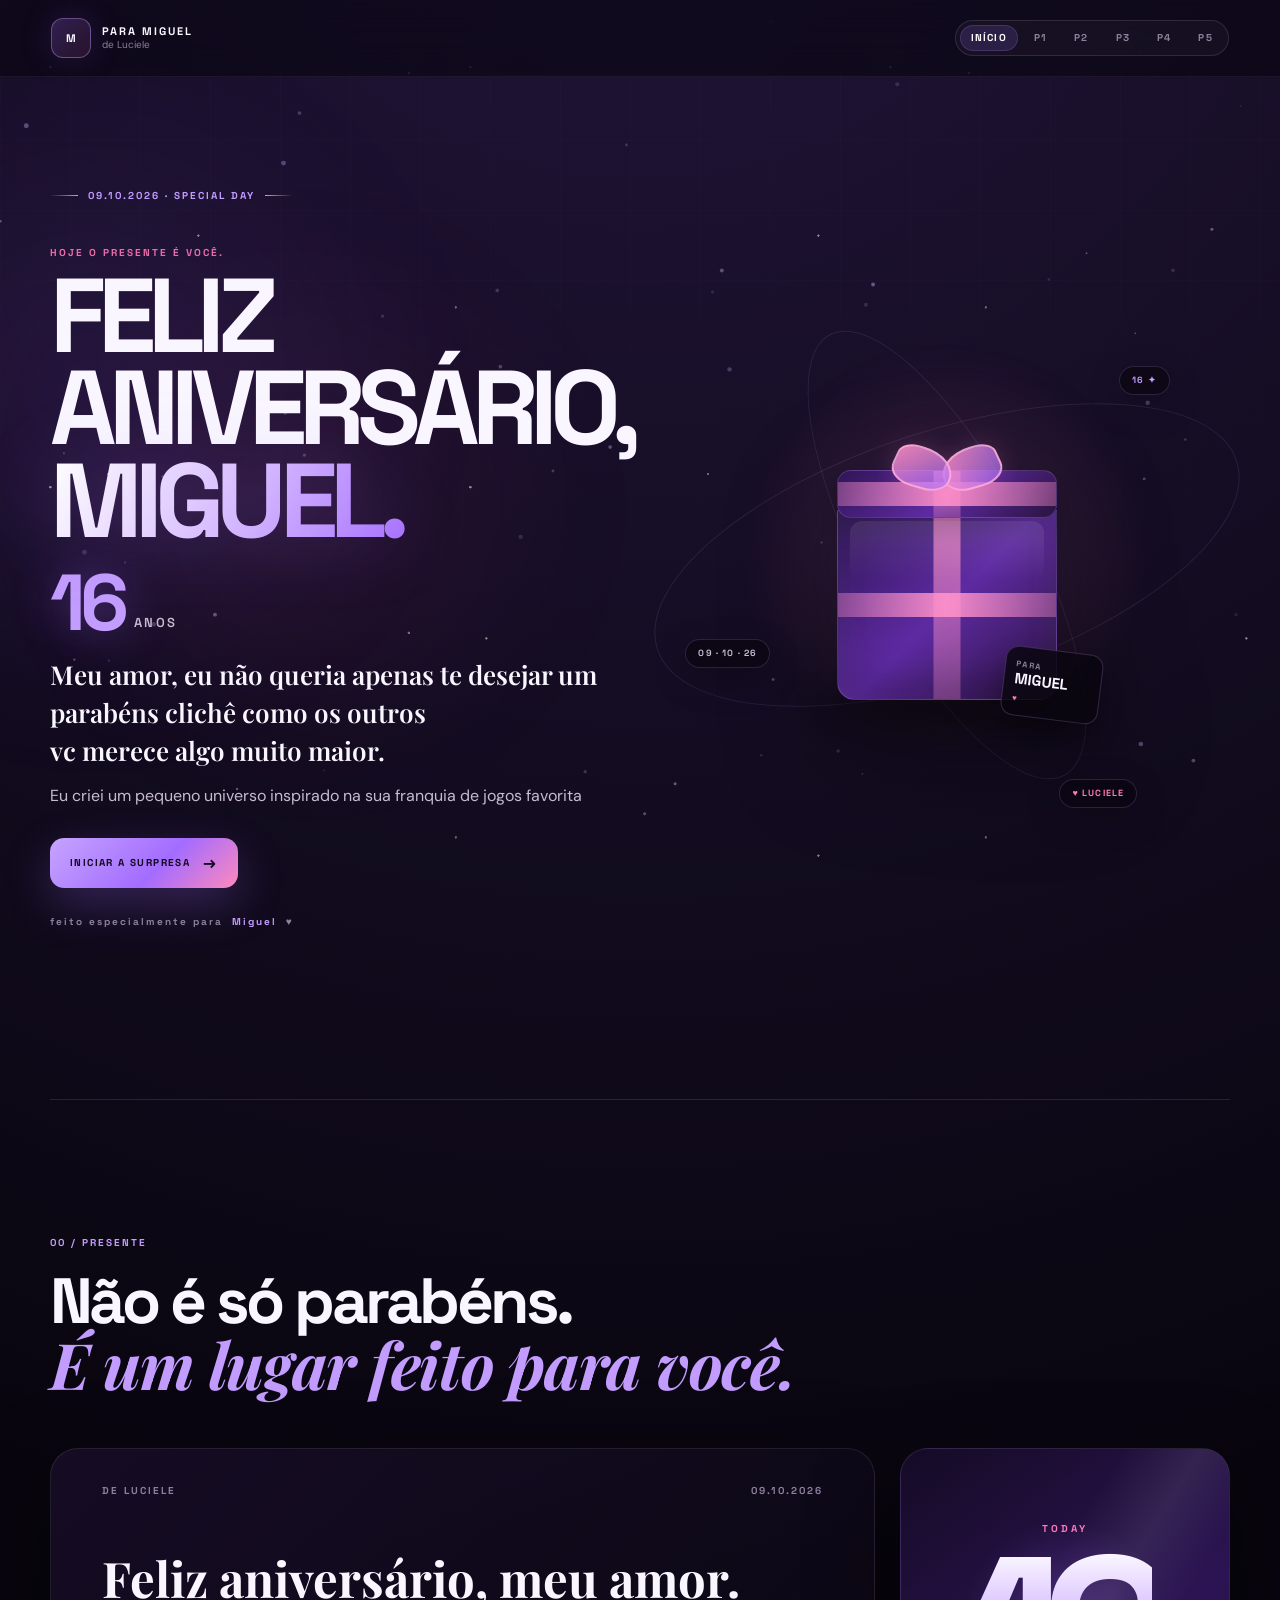
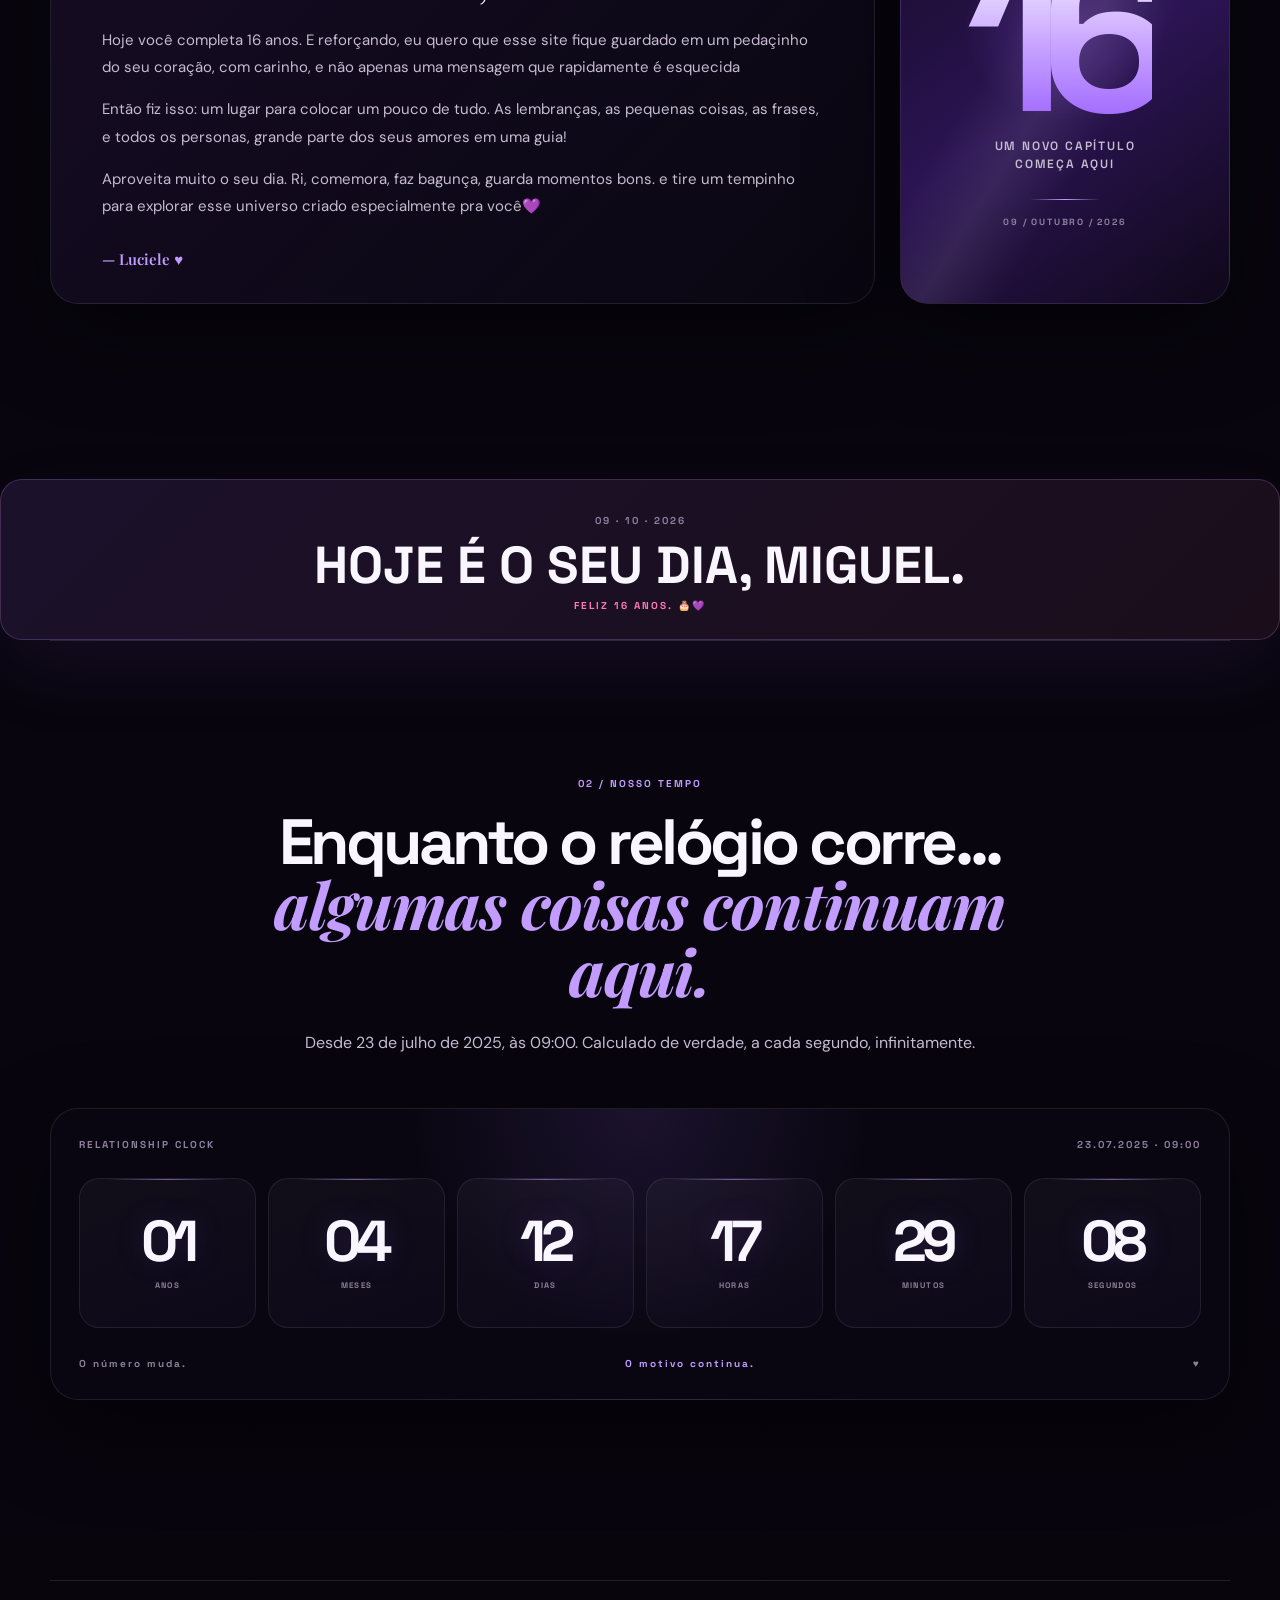
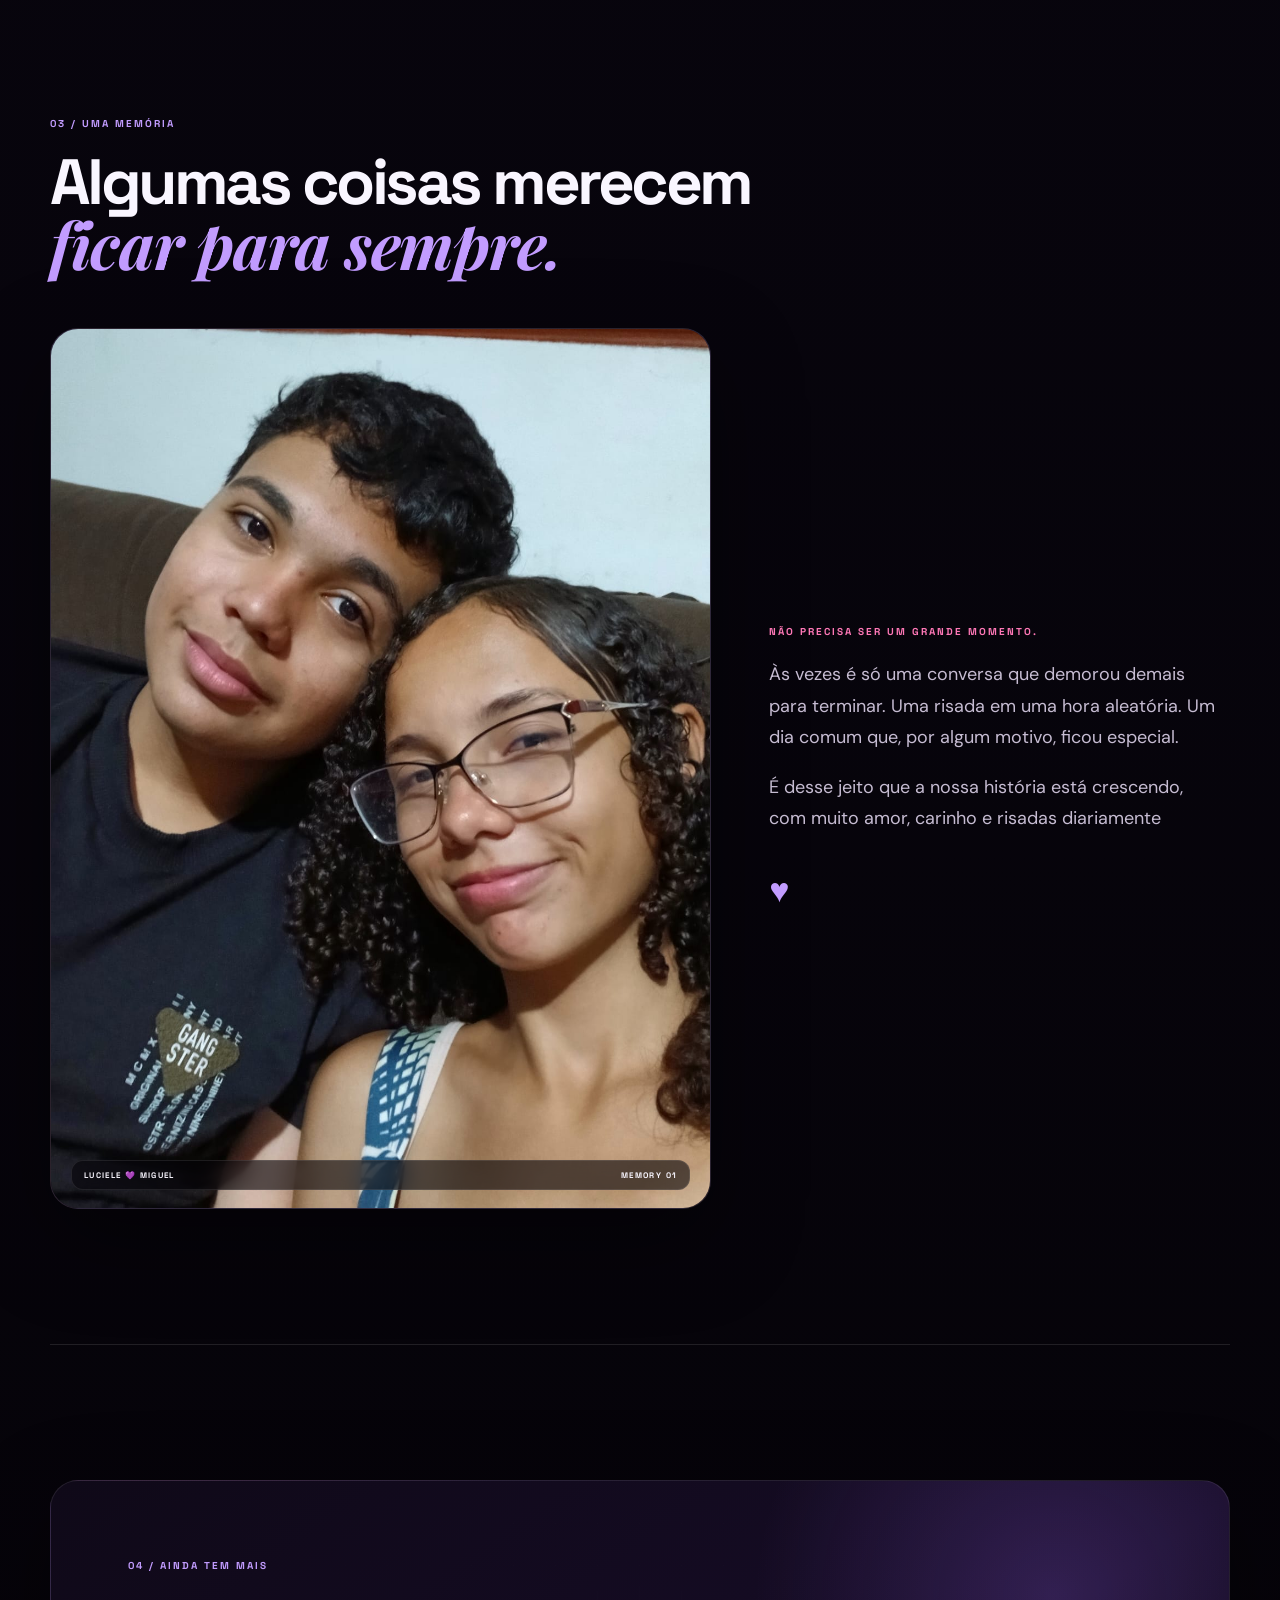
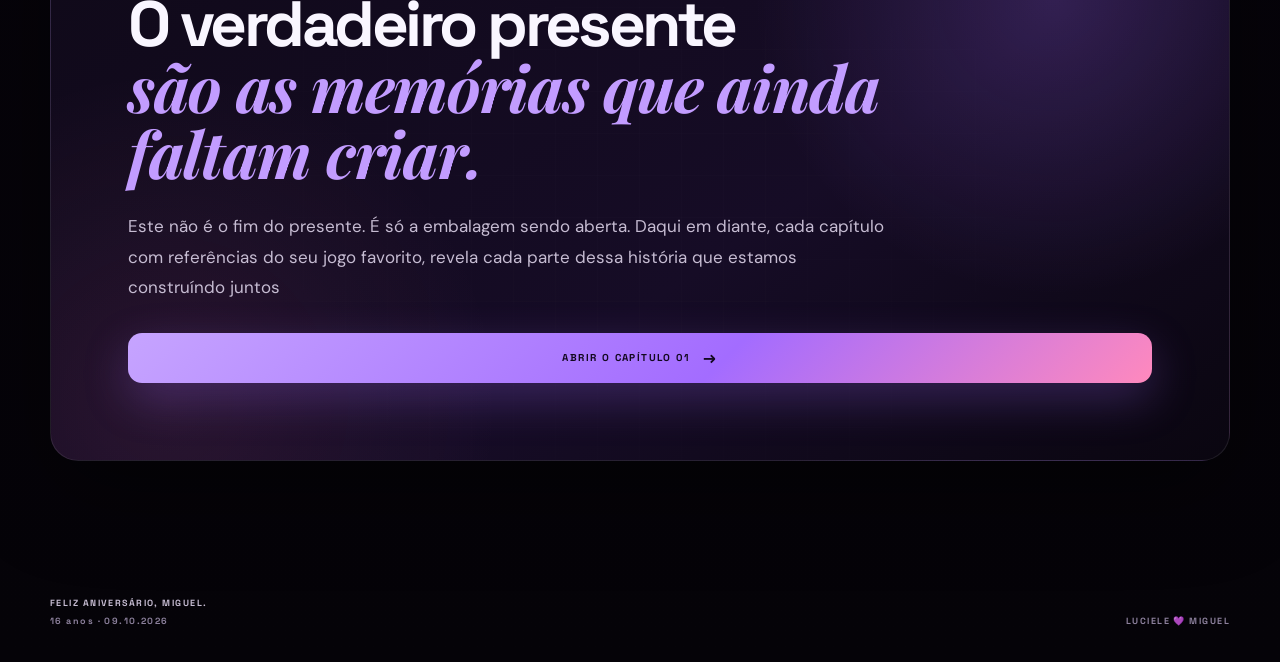
==== commit 0ed2078d: "corrige site" ====
--- a/entrada.html
+++ b/entrada.html
@@ -220,7 +220,7 @@
 
       <div class="memory-grid">
         <div class="home-photo reveal">
-          <img id="homePhoto" src="home.jpeg" alt="Foto de Luciele e Miguel" />
+          <img id="homePhoto" src="assets/photos/home.jpeg" alt="Foto de Luciele e Miguel" />
           <div class="photo-overlay">
             <span>LUCIELE 💜 MIGUEL</span>
             <span>MEMORY 01</span>
